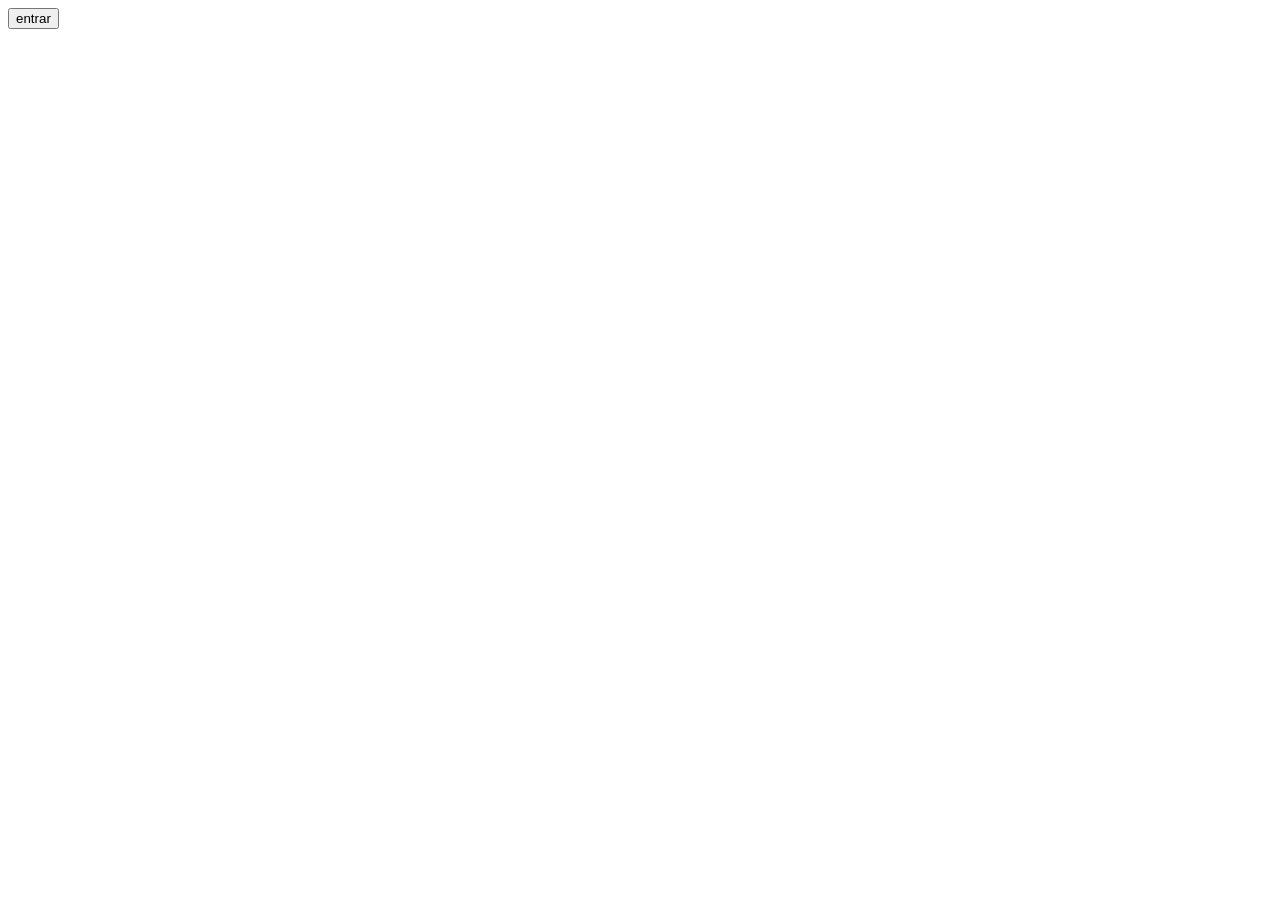
==== html/index.html @ e8cf92e4 "Mensagem do que foi feito" ====
<!DOCTYPE html>
<html lang="en">

<head>
    <meta charset="UTF-8">
    <meta name="viewport" content="width=device-width, initial-scale=1.0">
    <title>Document</title>
</head>

<body>
    <button>entrar</button>
</body>

</html>
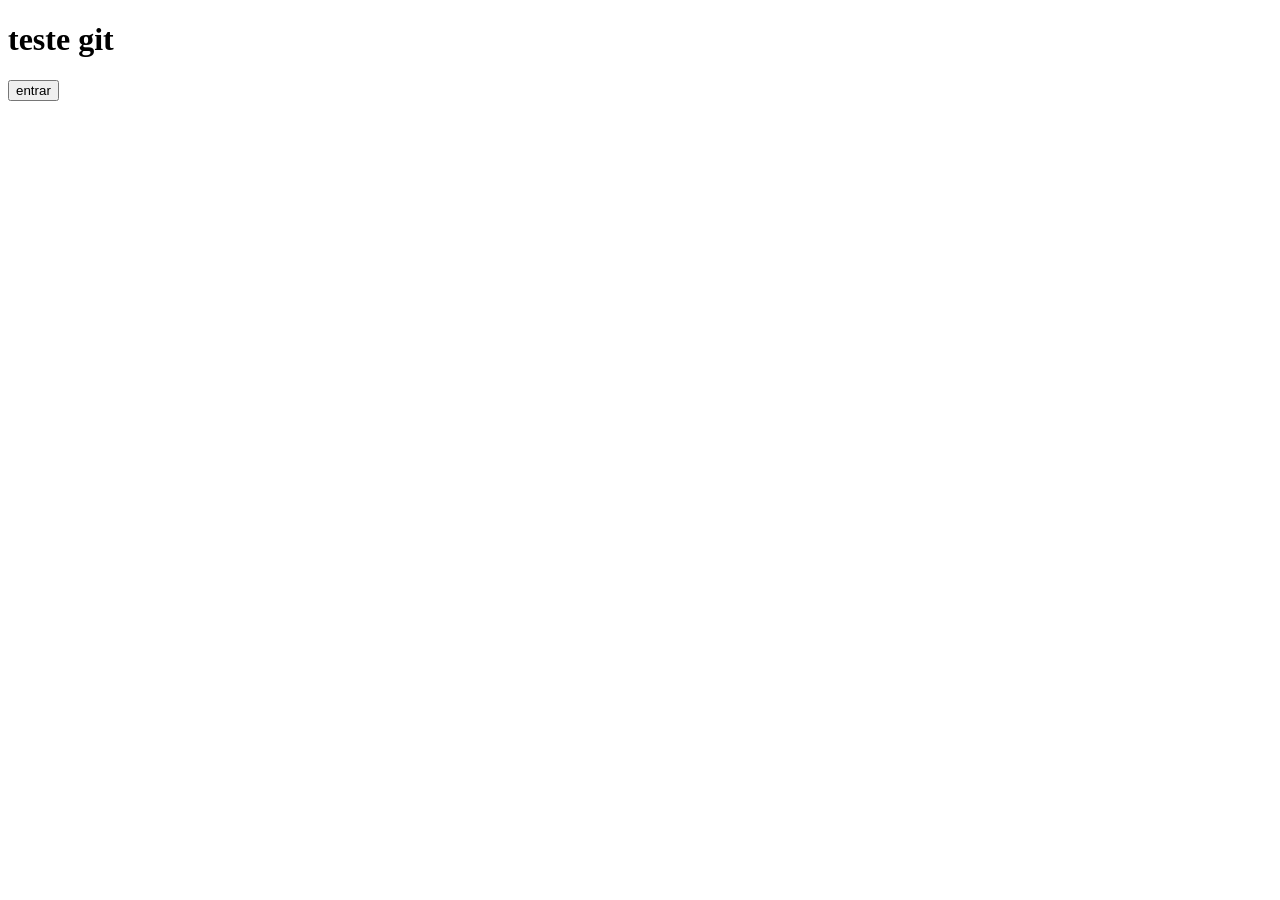
==== commit 2338f8c7: "Mensagem do que foi feito" ====
--- a/html/index.html
+++ b/html/index.html
@@ -6,6 +6,7 @@
     <meta name="viewport" content="width=device-width, initial-scale=1.0">
     <title>Document</title>
 </head>
+<h1>teste git</h1>
 
 <body>
     <button>entrar</button>
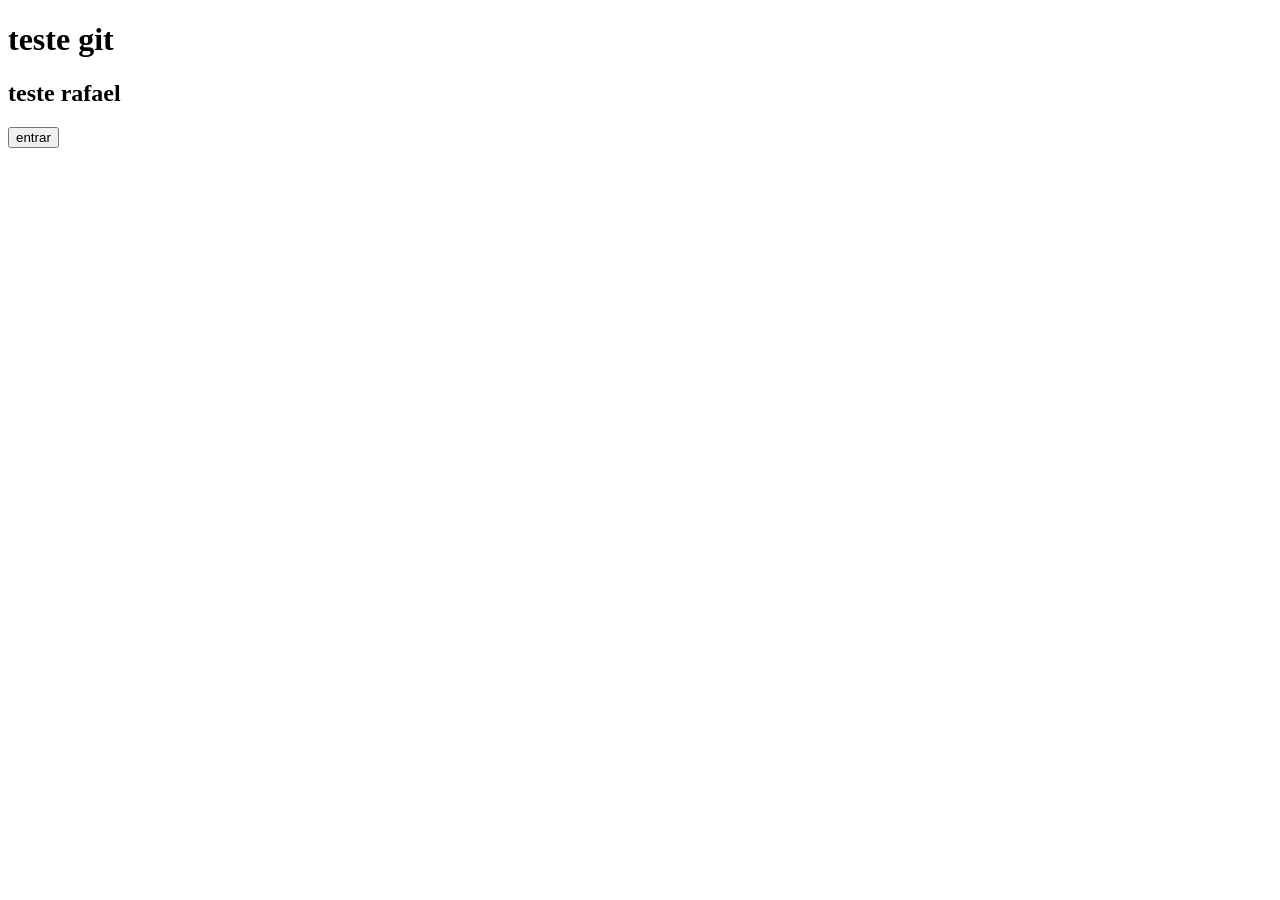
==== commit 1e3852dc: "Mensagem do que foi feito" ====
--- a/html/index.html
+++ b/html/index.html
@@ -7,6 +7,7 @@
     <title>Document</title>
 </head>
 <h1>teste git</h1>
+<h2>teste rafael</h2>
 
 <body>
     <button>entrar</button>
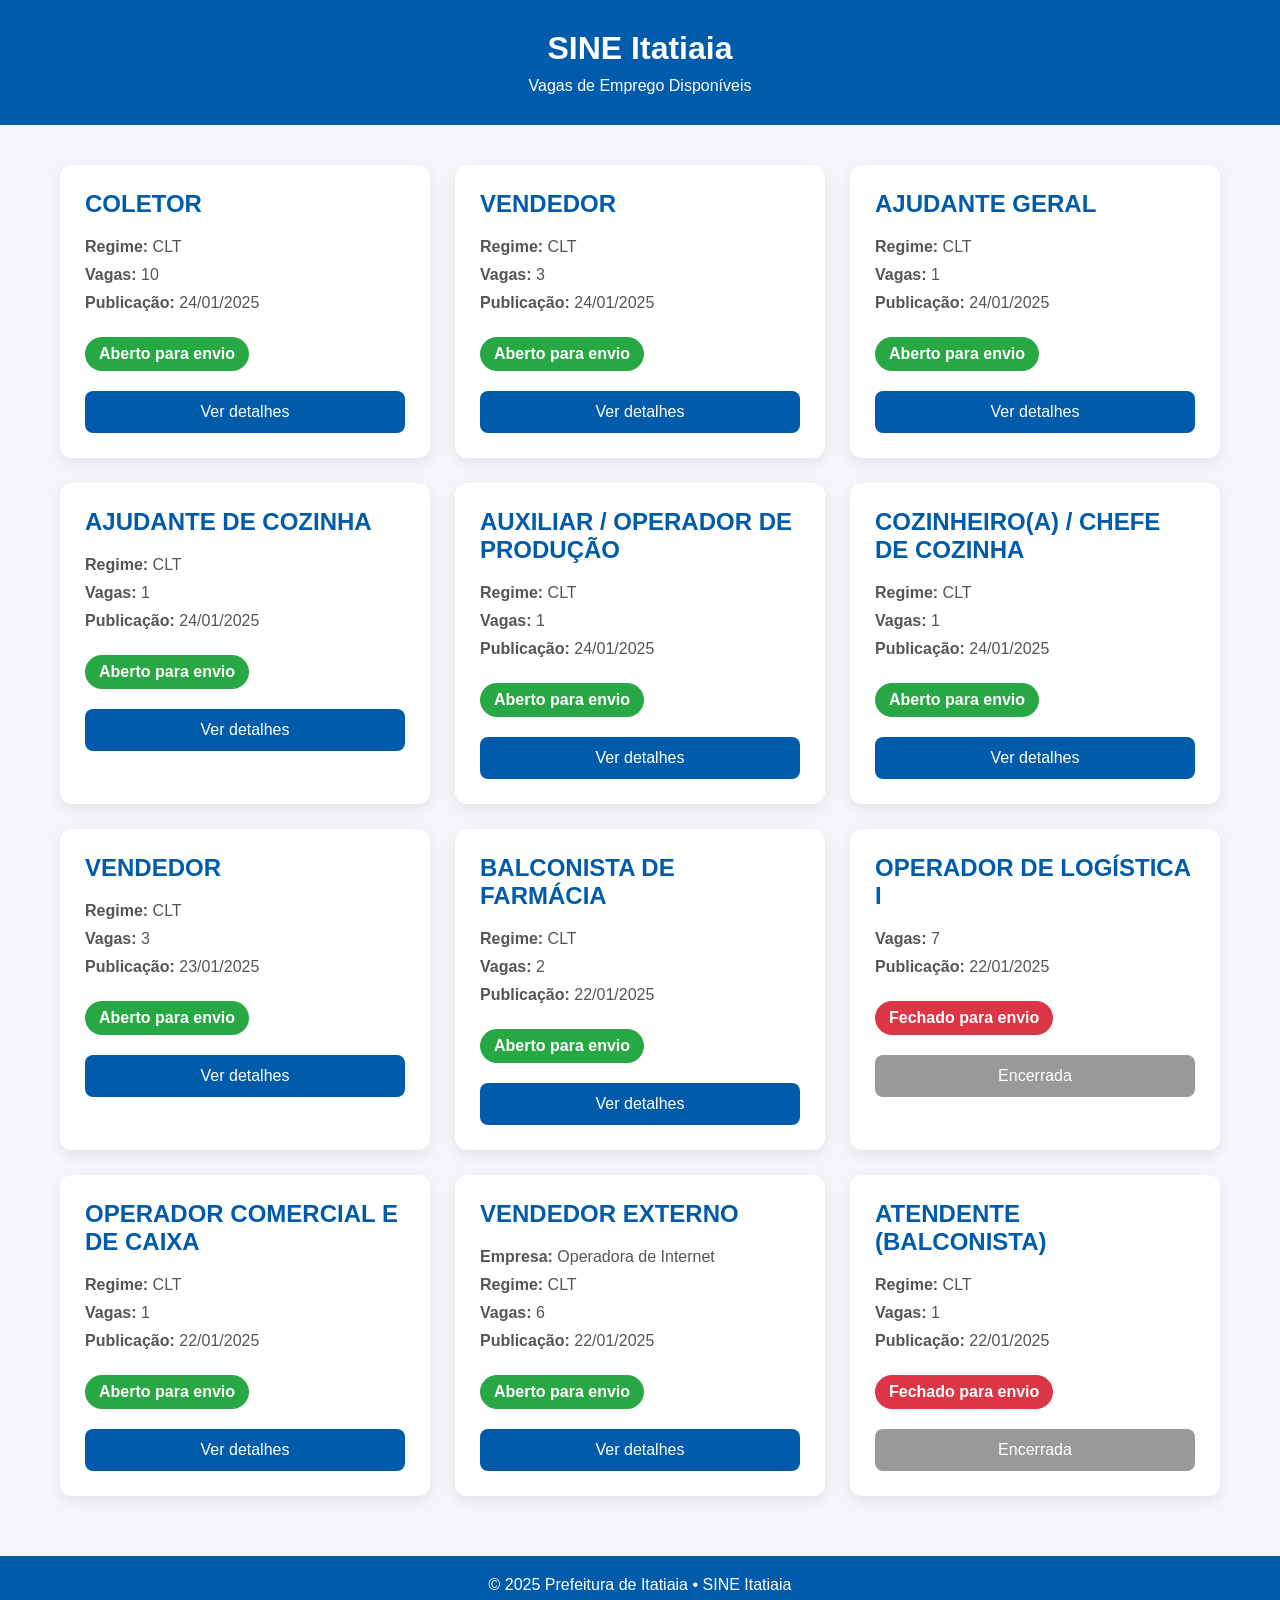
==== commit 586464bf: "Mensagem do que foi feito" ====
--- a/html/index.html
+++ b/html/index.html
@@ -1,16 +1,241 @@
 <!DOCTYPE html>
-<html lang="en">
-
+<html lang="pt-BR">
 <head>
-    <meta charset="UTF-8">
-    <meta name="viewport" content="width=device-width, initial-scale=1.0">
-    <title>Document</title>
+<meta charset="UTF-8">
+<meta name="viewport" content="width=device-width, initial-scale=1.0">
+<title>SINE Itatiaia - Vagas Disponíveis</title>
+
+<style>
+*{
+    margin:0;
+    padding:0;
+    box-sizing:border-box;
+    font-family:Arial, Helvetica, sans-serif;
+}
+
+body{
+    background:#f4f6f9;
+}
+
+header{
+    background:#005baa;
+    color:white;
+    padding:30px;
+    text-align:center;
+}
+
+header h1{
+    margin-bottom:10px;
+}
+
+.container{
+    max-width:1200px;
+    margin:40px auto;
+    padding:0 20px;
+}
+
+.cards{
+    display:grid;
+    grid-template-columns:repeat(auto-fit,minmax(320px,1fr));
+    gap:25px;
+}
+
+.card{
+    background:white;
+    border-radius:12px;
+    padding:25px;
+    box-shadow:0 5px 15px rgba(0,0,0,.08);
+    transition:.3s;
+}
+
+.card:hover{
+    transform:translateY(-5px);
+}
+
+.card h2{
+    color:#005baa;
+    margin-bottom:20px;
+}
+
+.info{
+    margin:10px 0;
+    color:#555;
+}
+
+.status{
+    display:inline-block;
+    margin-top:15px;
+    padding:8px 14px;
+    border-radius:30px;
+    font-weight:bold;
+    color:white;
+}
+
+.aberto{
+    background:#28a745;
+}
+
+.fechado{
+    background:#dc3545;
+}
+
+.botao{
+    margin-top:20px;
+    display:block;
+    text-align:center;
+    text-decoration:none;
+    background:#005baa;
+    color:white;
+    padding:12px;
+    border-radius:8px;
+    transition:.3s;
+}
+
+.botao:hover{
+    background:#004080;
+}
+
+.botao.desativado{
+    background:#999;
+    pointer-events:none;
+}
+
+footer{
+    margin-top:60px;
+    background:#005baa;
+    color:white;
+    text-align:center;
+    padding:20px;
+}
+</style>
+
 </head>
-<h1>teste git</h1>
-<h2>teste rafael</h2>
-
 <body>
-    <button>entrar</button>
+
+<header>
+<h1>SINE Itatiaia</h1>
+<p>Vagas de Emprego Disponíveis</p>
+</header>
+
+<div class="container">
+
+<div class="cards">
+
+<div class="card">
+<h2>COLETOR</h2>
+<p class="info"><strong>Regime:</strong> CLT</p>
+<p class="info"><strong>Vagas:</strong> 10</p>
+<p class="info"><strong>Publicação:</strong> 24/01/2025</p>
+<span class="status aberto">Aberto para envio</span>
+<a href="#" class="botao">Ver detalhes</a>
+</div>
+
+<div class="card">
+<h2>VENDEDOR</h2>
+<p class="info"><strong>Regime:</strong> CLT</p>
+<p class="info"><strong>Vagas:</strong> 3</p>
+<p class="info"><strong>Publicação:</strong> 24/01/2025</p>
+<span class="status aberto">Aberto para envio</span>
+<a href="#" class="botao">Ver detalhes</a>
+</div>
+
+<div class="card">
+<h2>AJUDANTE GERAL</h2>
+<p class="info"><strong>Regime:</strong> CLT</p>
+<p class="info"><strong>Vagas:</strong> 1</p>
+<p class="info"><strong>Publicação:</strong> 24/01/2025</p>
+<span class="status aberto">Aberto para envio</span>
+<a href="#" class="botao">Ver detalhes</a>
+</div>
+
+<div class="card">
+<h2>AJUDANTE DE COZINHA</h2>
+<p class="info"><strong>Regime:</strong> CLT</p>
+<p class="info"><strong>Vagas:</strong> 1</p>
+<p class="info"><strong>Publicação:</strong> 24/01/2025</p>
+<span class="status aberto">Aberto para envio</span>
+<a href="#" class="botao">Ver detalhes</a>
+</div>
+
+<div class="card">
+<h2>AUXILIAR / OPERADOR DE PRODUÇÃO</h2>
+<p class="info"><strong>Regime:</strong> CLT</p>
+<p class="info"><strong>Vagas:</strong> 1</p>
+<p class="info"><strong>Publicação:</strong> 24/01/2025</p>
+<span class="status aberto">Aberto para envio</span>
+<a href="#" class="botao">Ver detalhes</a>
+</div>
+
+<div class="card">
+<h2>COZINHEIRO(A) / CHEFE DE COZINHA</h2>
+<p class="info"><strong>Regime:</strong> CLT</p>
+<p class="info"><strong>Vagas:</strong> 1</p>
+<p class="info"><strong>Publicação:</strong> 24/01/2025</p>
+<span class="status aberto">Aberto para envio</span>
+<a href="#" class="botao">Ver detalhes</a>
+</div>
+
+<div class="card">
+<h2>VENDEDOR</h2>
+<p class="info"><strong>Regime:</strong> CLT</p>
+<p class="info"><strong>Vagas:</strong> 3</p>
+<p class="info"><strong>Publicação:</strong> 23/01/2025</p>
+<span class="status aberto">Aberto para envio</span>
+<a href="#" class="botao">Ver detalhes</a>
+</div>
+
+<div class="card">
+<h2>BALCONISTA DE FARMÁCIA</h2>
+<p class="info"><strong>Regime:</strong> CLT</p>
+<p class="info"><strong>Vagas:</strong> 2</p>
+<p class="info"><strong>Publicação:</strong> 22/01/2025</p>
+<span class="status aberto">Aberto para envio</span>
+<a href="#" class="botao">Ver detalhes</a>
+</div>
+
+<div class="card">
+<h2>OPERADOR DE LOGÍSTICA I</h2>
+<p class="info"><strong>Vagas:</strong> 7</p>
+<p class="info"><strong>Publicação:</strong> 22/01/2025</p>
+<span class="status fechado">Fechado para envio</span>
+<a href="#" class="botao desativado">Encerrada</a>
+</div>
+
+<div class="card">
+<h2>OPERADOR COMERCIAL E DE CAIXA</h2>
+<p class="info"><strong>Regime:</strong> CLT</p>
+<p class="info"><strong>Vagas:</strong> 1</p>
+<p class="info"><strong>Publicação:</strong> 22/01/2025</p>
+<span class="status aberto">Aberto para envio</span>
+<a href="#" class="botao">Ver detalhes</a>
+</div>
+
+<div class="card">
+<h2>VENDEDOR EXTERNO</h2>
+<p class="info"><strong>Empresa:</strong> Operadora de Internet</p>
+<p class="info"><strong>Regime:</strong> CLT</p>
+<p class="info"><strong>Vagas:</strong> 6</p>
+<p class="info"><strong>Publicação:</strong> 22/01/2025</p>
+<span class="status aberto">Aberto para envio</span>
+<a href="#" class="botao">Ver detalhes</a>
+</div>
+
+<div class="card">
+<h2>ATENDENTE (BALCONISTA)</h2>
+<p class="info"><strong>Regime:</strong> CLT</p>
+<p class="info"><strong>Vagas:</strong> 1</p>
+<p class="info"><strong>Publicação:</strong> 22/01/2025</p>
+<span class="status fechado">Fechado para envio</span>
+<a href="#" class="botao desativado">Encerrada</a>
+</div>
+
+</div>
+
+</div>
+
+<footer>
+© 2025 Prefeitura de Itatiaia • SINE Itatiaia
+</footer>
+
 </body>
-
 </html>
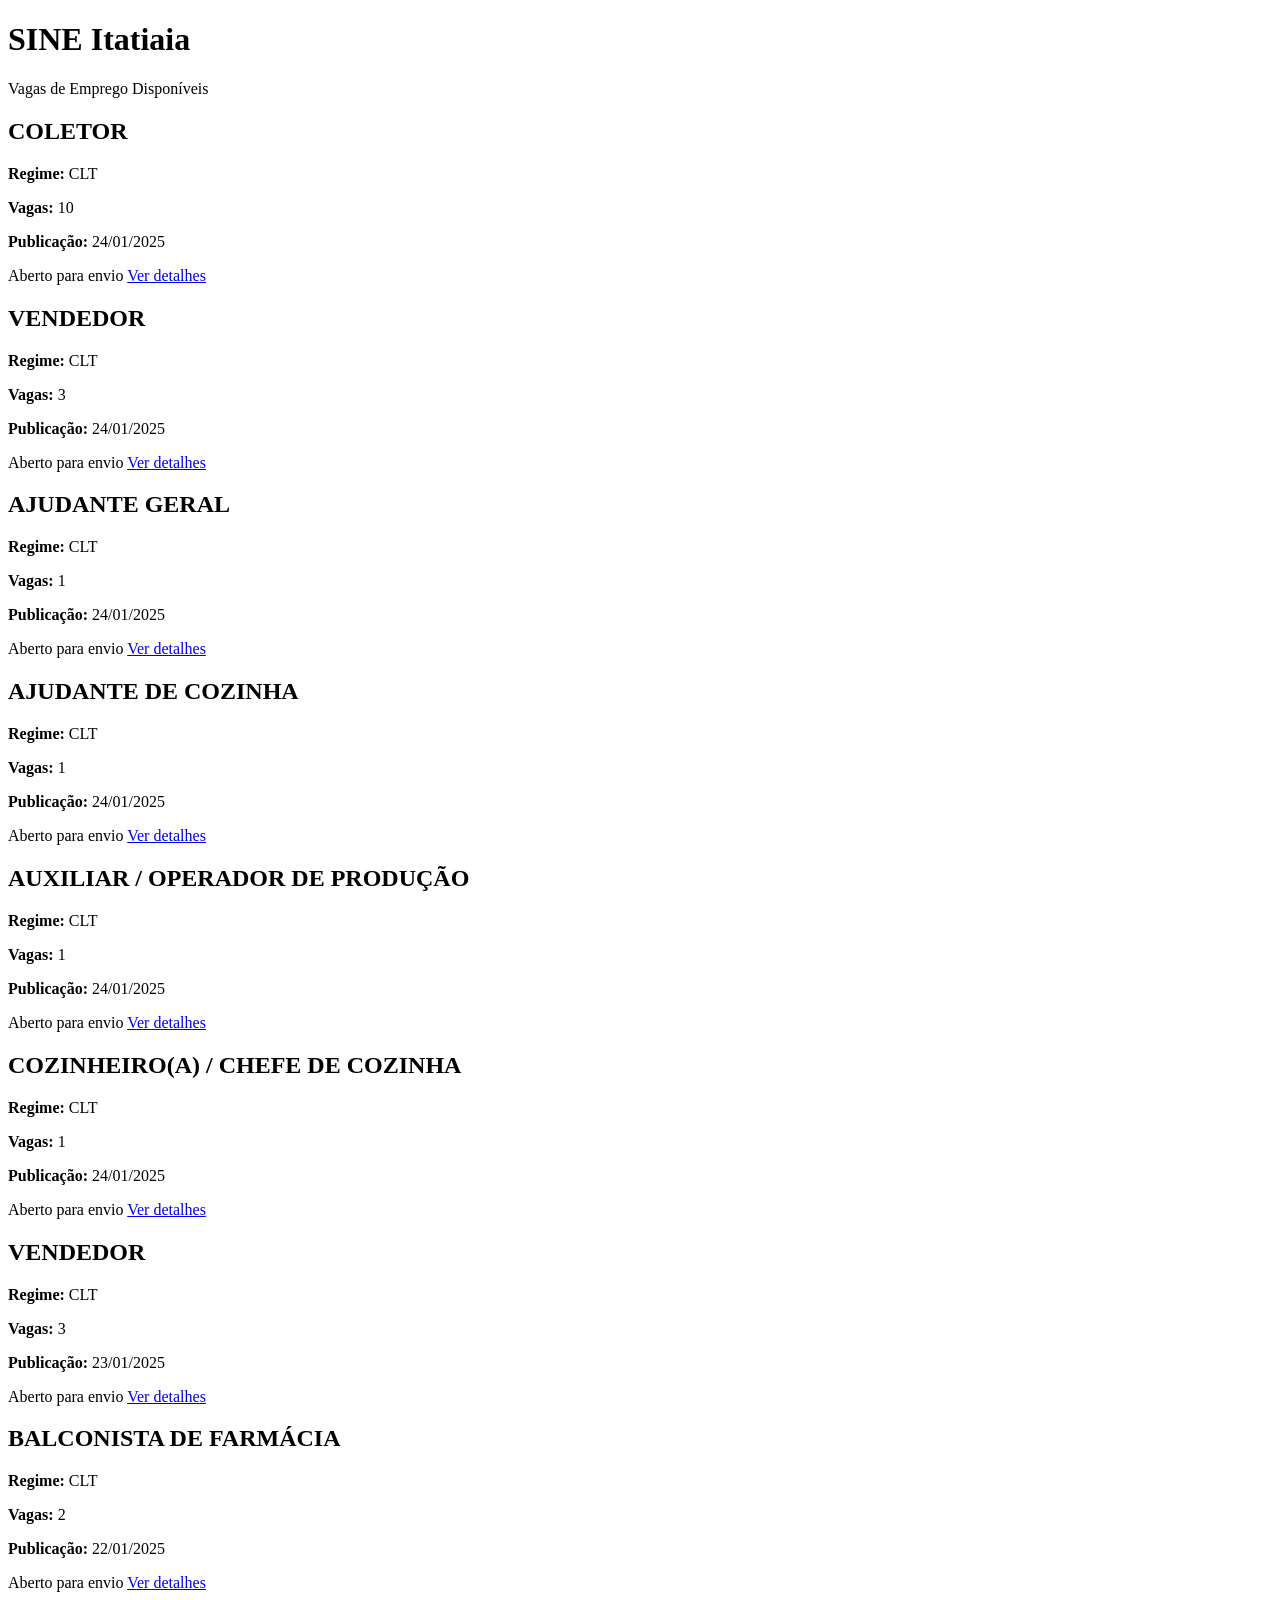
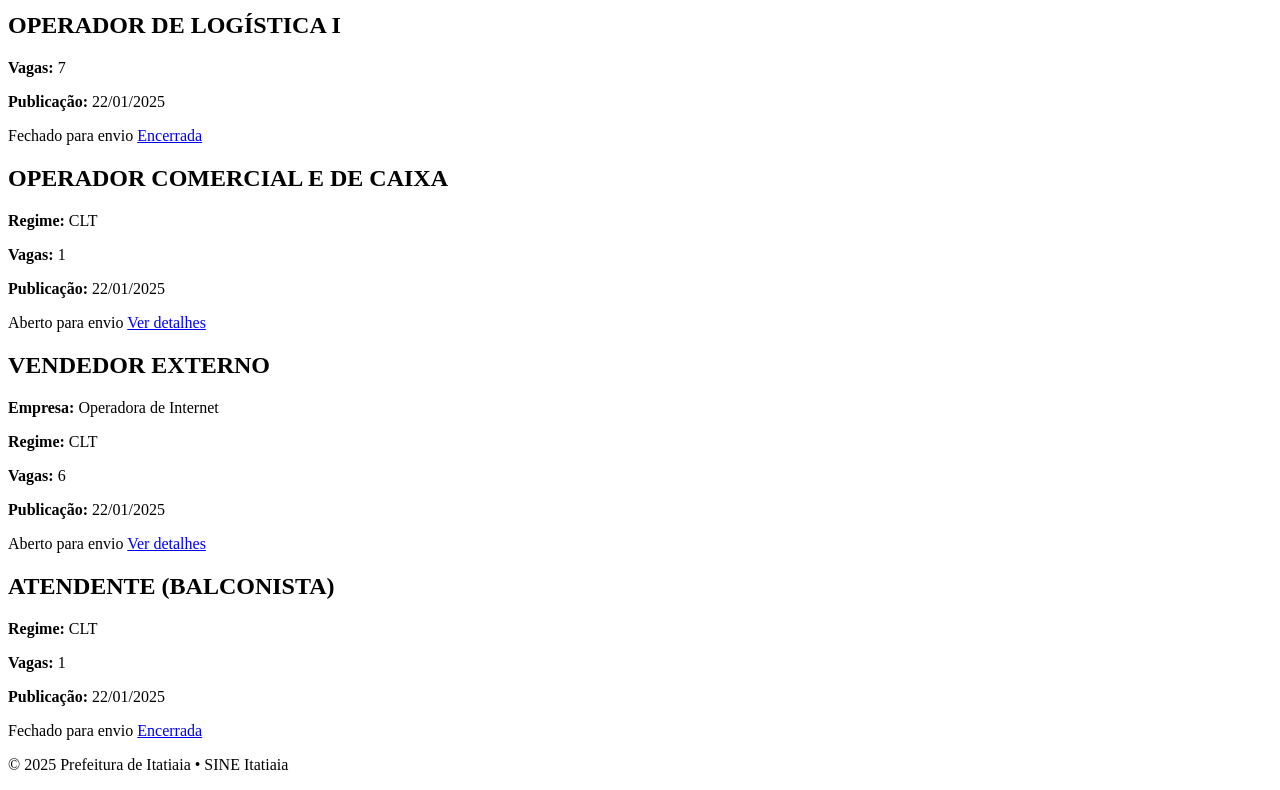
==== commit 8cd41172: "Mensagem do que foi feito" ====
--- a/html/index.html
+++ b/html/index.html
@@ -1,240 +1,137 @@
 <!DOCTYPE html>
 <html lang="pt-BR">
 <head>
-<meta charset="UTF-8">
-<meta name="viewport" content="width=device-width, initial-scale=1.0">
-<title>SINE Itatiaia - Vagas Disponíveis</title>
+    <meta charset="UTF-8">
+    <meta name="viewport" content="width=device-width, initial-scale=1.0">
+    <title>SINE Itatiaia - Vagas Disponíveis</title>
 
-<style>
-*{
-    margin:0;
-    padding:0;
-    box-sizing:border-box;
-    font-family:Arial, Helvetica, sans-serif;
-}
-
-body{
-    background:#f4f6f9;
-}
-
-header{
-    background:#005baa;
-    color:white;
-    padding:30px;
-    text-align:center;
-}
-
-header h1{
-    margin-bottom:10px;
-}
-
-.container{
-    max-width:1200px;
-    margin:40px auto;
-    padding:0 20px;
-}
-
-.cards{
-    display:grid;
-    grid-template-columns:repeat(auto-fit,minmax(320px,1fr));
-    gap:25px;
-}
-
-.card{
-    background:white;
-    border-radius:12px;
-    padding:25px;
-    box-shadow:0 5px 15px rgba(0,0,0,.08);
-    transition:.3s;
-}
-
-.card:hover{
-    transform:translateY(-5px);
-}
-
-.card h2{
-    color:#005baa;
-    margin-bottom:20px;
-}
-
-.info{
-    margin:10px 0;
-    color:#555;
-}
-
-.status{
-    display:inline-block;
-    margin-top:15px;
-    padding:8px 14px;
-    border-radius:30px;
-    font-weight:bold;
-    color:white;
-}
-
-.aberto{
-    background:#28a745;
-}
-
-.fechado{
-    background:#dc3545;
-}
-
-.botao{
-    margin-top:20px;
-    display:block;
-    text-align:center;
-    text-decoration:none;
-    background:#005baa;
-    color:white;
-    padding:12px;
-    border-radius:8px;
-    transition:.3s;
-}
-
-.botao:hover{
-    background:#004080;
-}
-
-.botao.desativado{
-    background:#999;
-    pointer-events:none;
-}
-
-footer{
-    margin-top:60px;
-    background:#005baa;
-    color:white;
-    text-align:center;
-    padding:20px;
-}
-</style>
-
+    <link rel="stylesheet" href="style.css">
 </head>
 <body>
 
 <header>
-<h1>SINE Itatiaia</h1>
-<p>Vagas de Emprego Disponíveis</p>
+    <h1>SINE Itatiaia</h1>
+    <p>Vagas de Emprego Disponíveis</p>
 </header>
 
 <div class="container">
 
-<div class="cards">
+    <div class="cards">
 
-<div class="card">
-<h2>COLETOR</h2>
-<p class="info"><strong>Regime:</strong> CLT</p>
-<p class="info"><strong>Vagas:</strong> 10</p>
-<p class="info"><strong>Publicação:</strong> 24/01/2025</p>
-<span class="status aberto">Aberto para envio</span>
-<a href="#" class="botao">Ver detalhes</a>
-</div>
+        <div class="card">
+            <h2>COLETOR</h2>
+            <p class="info"><strong>Regime:</strong> CLT</p>
+            <p class="info"><strong>Vagas:</strong> 10</p>
+            <p class="info"><strong>Publicação:</strong> 24/01/2025</p>
+            <span class="status aberto">Aberto para envio</span>
+            <a href="#" class="botao">Ver detalhes</a>
+        </div>
 
-<div class="card">
-<h2>VENDEDOR</h2>
-<p class="info"><strong>Regime:</strong> CLT</p>
-<p class="info"><strong>Vagas:</strong> 3</p>
-<p class="info"><strong>Publicação:</strong> 24/01/2025</p>
-<span class="status aberto">Aberto para envio</span>
-<a href="#" class="botao">Ver detalhes</a>
-</div>
+        <div class="card">
+            <h2>VENDEDOR</h2>
+            <p class="info"><strong>Regime:</strong> CLT</p>
+            <p class="info"><strong>Vagas:</strong> 3</p>
+            <p class="info"><strong>Publicação:</strong> 24/01/2025</p>
+            <span class="status aberto">Aberto para envio</span>
+            <a href="#" class="botao">Ver detalhes</a>
+        </div>
 
-<div class="card">
-<h2>AJUDANTE GERAL</h2>
-<p class="info"><strong>Regime:</strong> CLT</p>
-<p class="info"><strong>Vagas:</strong> 1</p>
-<p class="info"><strong>Publicação:</strong> 24/01/2025</p>
-<span class="status aberto">Aberto para envio</span>
-<a href="#" class="botao">Ver detalhes</a>
-</div>
+        <div class="card">
+            <h2>AJUDANTE GERAL</h2>
+            <p class="info"><strong>Regime:</strong> CLT</p>
+            <p class="info"><strong>Vagas:</strong> 1</p>
+            <p class="info"><strong>Publicação:</strong> 24/01/2025</p>
+            <span class="status aberto">Aberto para envio</span>
+            <a href="#" class="botao">Ver detalhes</a>
+        </div>
 
-<div class="card">
-<h2>AJUDANTE DE COZINHA</h2>
-<p class="info"><strong>Regime:</strong> CLT</p>
-<p class="info"><strong>Vagas:</strong> 1</p>
-<p class="info"><strong>Publicação:</strong> 24/01/2025</p>
-<span class="status aberto">Aberto para envio</span>
-<a href="#" class="botao">Ver detalhes</a>
-</div>
+        <div class="card">
+            <h2>AJUDANTE DE COZINHA</h2>
+            <p class="info"><strong>Regime:</strong> CLT</p>
+            <p class="info"><strong>Vagas:</strong> 1</p>
+            <p class="info"><strong>Publicação:</strong> 24/01/2025</p>
+            <span class="status aberto">Aberto para envio</span>
+            <a href="#" class="botao">Ver detalhes</a>
+        </div>
 
-<div class="card">
-<h2>AUXILIAR / OPERADOR DE PRODUÇÃO</h2>
-<p class="info"><strong>Regime:</strong> CLT</p>
-<p class="info"><strong>Vagas:</strong> 1</p>
-<p class="info"><strong>Publicação:</strong> 24/01/2025</p>
-<span class="status aberto">Aberto para envio</span>
-<a href="#" class="botao">Ver detalhes</a>
-</div>
+        <div class="card">
+            <h2>AUXILIAR / OPERADOR DE PRODUÇÃO</h2>
+            <p class="info"><strong>Regime:</strong> CLT</p>
+            <p class="info"><strong>Vagas:</strong> 1</p>
+            <p class="info"><strong>Publicação:</strong> 24/01/2025</p>
+            <span class="status aberto">Aberto para envio</span>
+            <a href="#" class="botao">Ver detalhes</a>
+        </div>
 
-<div class="card">
-<h2>COZINHEIRO(A) / CHEFE DE COZINHA</h2>
-<p class="info"><strong>Regime:</strong> CLT</p>
-<p class="info"><strong>Vagas:</strong> 1</p>
-<p class="info"><strong>Publicação:</strong> 24/01/2025</p>
-<span class="status aberto">Aberto para envio</span>
-<a href="#" class="botao">Ver detalhes</a>
-</div>
+        <div class="card">
+            <h2>COZINHEIRO(A) / CHEFE DE COZINHA</h2>
+            <p class="info"><strong>Regime:</strong> CLT</p>
+            <p class="info"><strong>Vagas:</strong> 1</p>
+            <p class="info"><strong>Publicação:</strong> 24/01/2025</p>
+            <span class="status aberto">Aberto para envio</span>
+            <a href="#" class="botao">Ver detalhes</a>
+        </div>
 
-<div class="card">
-<h2>VENDEDOR</h2>
-<p class="info"><strong>Regime:</strong> CLT</p>
-<p class="info"><strong>Vagas:</strong> 3</p>
-<p class="info"><strong>Publicação:</strong> 23/01/2025</p>
-<span class="status aberto">Aberto para envio</span>
-<a href="#" class="botao">Ver detalhes</a>
-</div>
+        <div class="card">
+            <h2>VENDEDOR</h2>
+            <p class="info"><strong>Regime:</strong> CLT</p>
+            <p class="info"><strong>Vagas:</strong> 3</p>
+            <p class="info"><strong>Publicação:</strong> 23/01/2025</p>
+            <span class="status aberto">Aberto para envio</span>
+            <a href="#" class="botao">Ver detalhes</a>
+        </div>
 
-<div class="card">
-<h2>BALCONISTA DE FARMÁCIA</h2>
-<p class="info"><strong>Regime:</strong> CLT</p>
-<p class="info"><strong>Vagas:</strong> 2</p>
-<p class="info"><strong>Publicação:</strong> 22/01/2025</p>
-<span class="status aberto">Aberto para envio</span>
-<a href="#" class="botao">Ver detalhes</a>
-</div>
+        <div class="card">
+            <h2>BALCONISTA DE FARMÁCIA</h2>
+            <p class="info"><strong>Regime:</strong> CLT</p>
+            <p class="info"><strong>Vagas:</strong> 2</p>
+            <p class="info"><strong>Publicação:</strong> 22/01/2025</p>
+            <span class="status aberto">Aberto para envio</span>
+            <a href="#" class="botao">Ver detalhes</a>
+        </div>
 
-<div class="card">
-<h2>OPERADOR DE LOGÍSTICA I</h2>
-<p class="info"><strong>Vagas:</strong> 7</p>
-<p class="info"><strong>Publicação:</strong> 22/01/2025</p>
-<span class="status fechado">Fechado para envio</span>
-<a href="#" class="botao desativado">Encerrada</a>
-</div>
+        <div class="card">
+            <h2>OPERADOR DE LOGÍSTICA I</h2>
+            <p class="info"><strong>Vagas:</strong> 7</p>
+            <p class="info"><strong>Publicação:</strong> 22/01/2025</p>
+            <span class="status fechado">Fechado para envio</span>
+            <a href="#" class="botao desativado">Encerrada</a>
+        </div>
 
-<div class="card">
-<h2>OPERADOR COMERCIAL E DE CAIXA</h2>
-<p class="info"><strong>Regime:</strong> CLT</p>
-<p class="info"><strong>Vagas:</strong> 1</p>
-<p class="info"><strong>Publicação:</strong> 22/01/2025</p>
-<span class="status aberto">Aberto para envio</span>
-<a href="#" class="botao">Ver detalhes</a>
-</div>
+        <div class="card">
+            <h2>OPERADOR COMERCIAL E DE CAIXA</h2>
+            <p class="info"><strong>Regime:</strong> CLT</p>
+            <p class="info"><strong>Vagas:</strong> 1</p>
+            <p class="info"><strong>Publicação:</strong> 22/01/2025</p>
+            <span class="status aberto">Aberto para envio</span>
+            <a href="#" class="botao">Ver detalhes</a>
+        </div>
 
-<div class="card">
-<h2>VENDEDOR EXTERNO</h2>
-<p class="info"><strong>Empresa:</strong> Operadora de Internet</p>
-<p class="info"><strong>Regime:</strong> CLT</p>
-<p class="info"><strong>Vagas:</strong> 6</p>
-<p class="info"><strong>Publicação:</strong> 22/01/2025</p>
-<span class="status aberto">Aberto para envio</span>
-<a href="#" class="botao">Ver detalhes</a>
-</div>
+        <div class="card">
+            <h2>VENDEDOR EXTERNO</h2>
+            <p class="info"><strong>Empresa:</strong> Operadora de Internet</p>
+            <p class="info"><strong>Regime:</strong> CLT</p>
+            <p class="info"><strong>Vagas:</strong> 6</p>
+            <p class="info"><strong>Publicação:</strong> 22/01/2025</p>
+            <span class="status aberto">Aberto para envio</span>
+            <a href="#" class="botao">Ver detalhes</a>
+        </div>
 
-<div class="card">
-<h2>ATENDENTE (BALCONISTA)</h2>
-<p class="info"><strong>Regime:</strong> CLT</p>
-<p class="info"><strong>Vagas:</strong> 1</p>
-<p class="info"><strong>Publicação:</strong> 22/01/2025</p>
-<span class="status fechado">Fechado para envio</span>
-<a href="#" class="botao desativado">Encerrada</a>
-</div>
+        <div class="card">
+            <h2>ATENDENTE (BALCONISTA)</h2>
+            <p class="info"><strong>Regime:</strong> CLT</p>
+            <p class="info"><strong>Vagas:</strong> 1</p>
+            <p class="info"><strong>Publicação:</strong> 22/01/2025</p>
+            <span class="status fechado">Fechado para envio</span>
+            <a href="#" class="botao desativado">Encerrada</a>
+        </div>
 
-</div>
+    </div>
 
 </div>
 
 <footer>
-© 2025 Prefeitura de Itatiaia • SINE Itatiaia
+    <p>© 2025 Prefeitura de Itatiaia • SINE Itatiaia</p>
 </footer>
 
 </body>
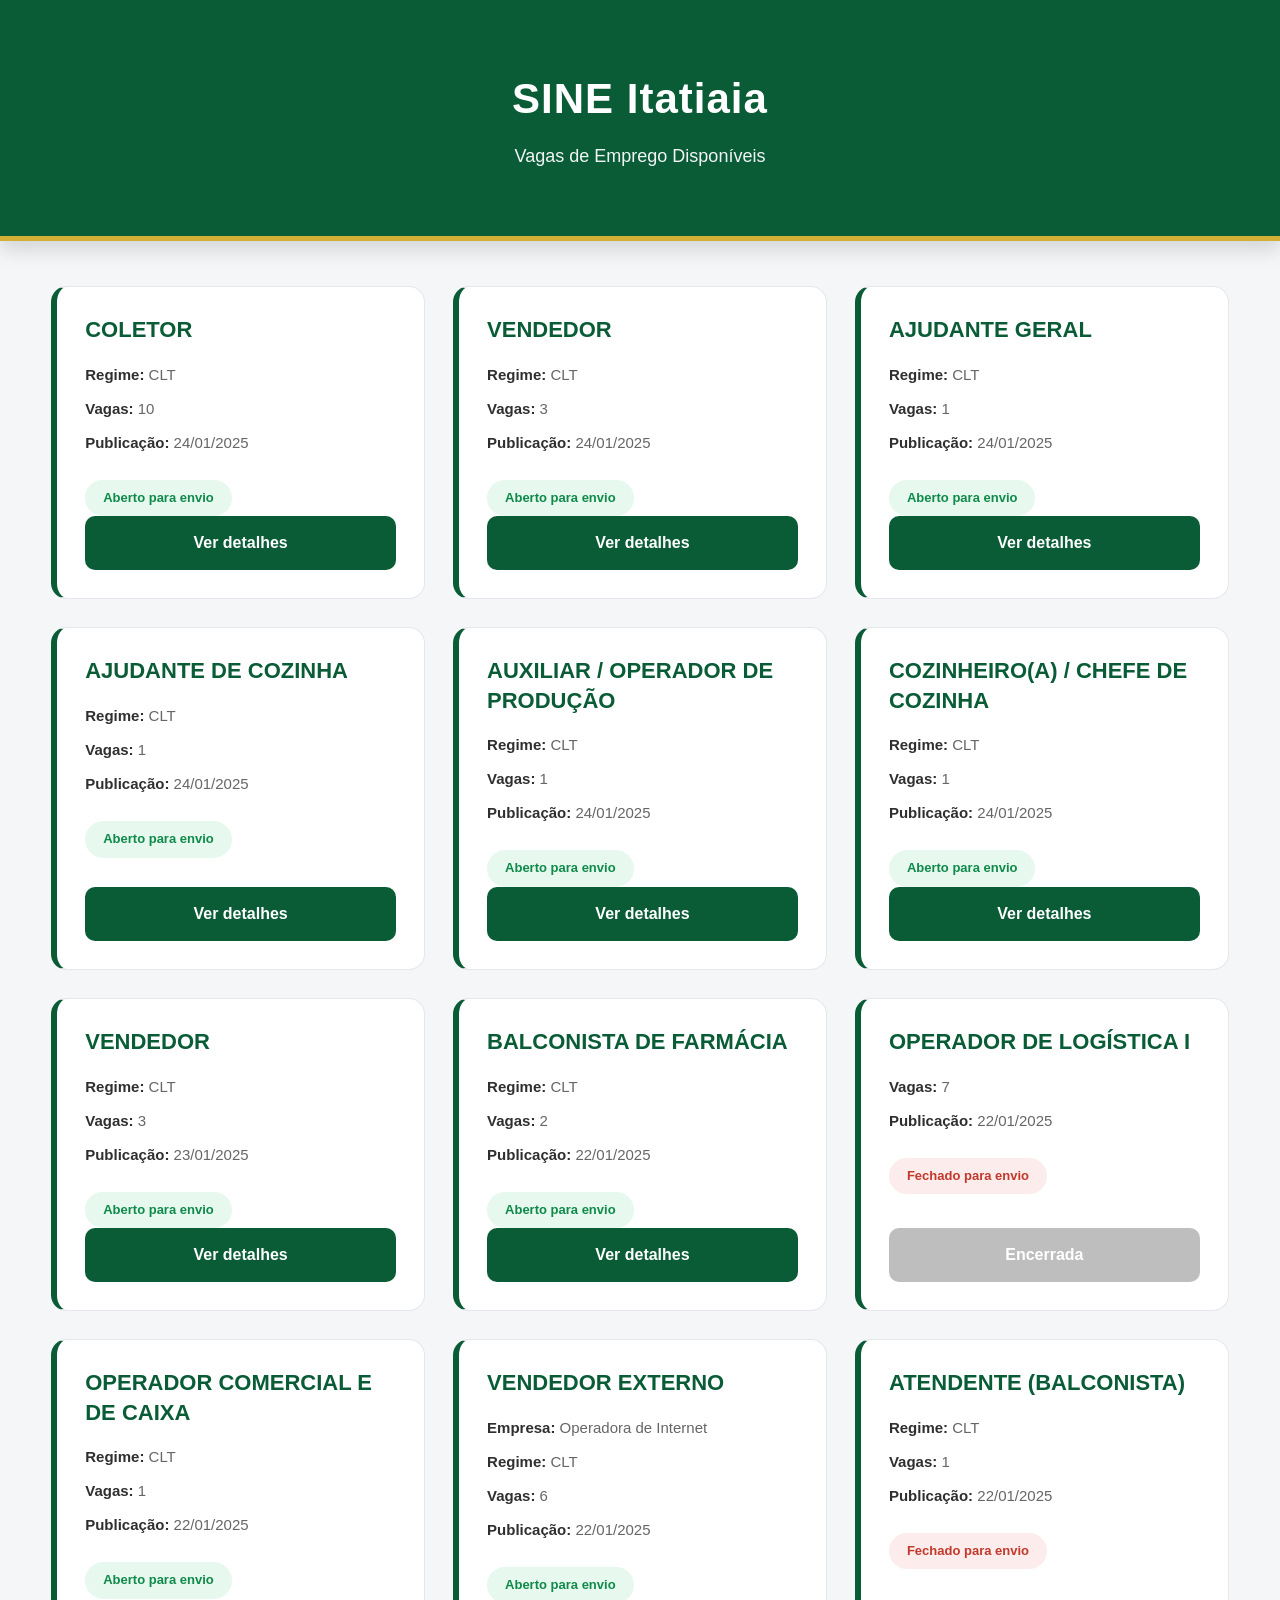
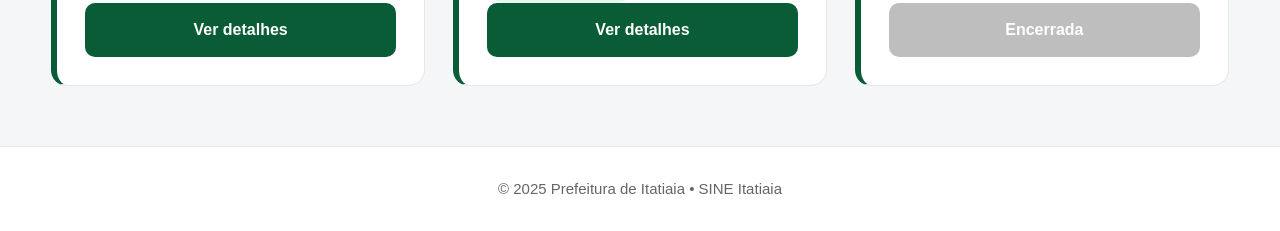
==== commit 6d796207: "css add" ====
--- a/html/index.html
+++ b/html/index.html
@@ -1,138 +1,141 @@
 <!DOCTYPE html>
 <html lang="pt-BR">
+
 <head>
     <meta charset="UTF-8">
     <meta name="viewport" content="width=device-width, initial-scale=1.0">
     <title>SINE Itatiaia - Vagas Disponíveis</title>
 
-    <link rel="stylesheet" href="style.css">
+    <link rel="stylesheet" href="/css/style.css">
 </head>
+
 <body>
 
-<header>
-    <h1>SINE Itatiaia</h1>
-    <p>Vagas de Emprego Disponíveis</p>
-</header>
+    <header>
+        <h1>SINE Itatiaia</h1>
+        <p>Vagas de Emprego Disponíveis</p>
+    </header>
 
-<div class="container">
+    <div class="container">
 
-    <div class="cards">
+        <div class="cards">
 
-        <div class="card">
-            <h2>COLETOR</h2>
-            <p class="info"><strong>Regime:</strong> CLT</p>
-            <p class="info"><strong>Vagas:</strong> 10</p>
-            <p class="info"><strong>Publicação:</strong> 24/01/2025</p>
-            <span class="status aberto">Aberto para envio</span>
-            <a href="#" class="botao">Ver detalhes</a>
-        </div>
+            <div class="card">
+                <h2>COLETOR</h2>
+                <p class="info"><strong>Regime:</strong> CLT</p>
+                <p class="info"><strong>Vagas:</strong> 10</p>
+                <p class="info"><strong>Publicação:</strong> 24/01/2025</p>
+                <span class="status aberto">Aberto para envio</span>
+                <a href="#" class="botao">Ver detalhes</a>
+            </div>
 
-        <div class="card">
-            <h2>VENDEDOR</h2>
-            <p class="info"><strong>Regime:</strong> CLT</p>
-            <p class="info"><strong>Vagas:</strong> 3</p>
-            <p class="info"><strong>Publicação:</strong> 24/01/2025</p>
-            <span class="status aberto">Aberto para envio</span>
-            <a href="#" class="botao">Ver detalhes</a>
-        </div>
+            <div class="card">
+                <h2>VENDEDOR</h2>
+                <p class="info"><strong>Regime:</strong> CLT</p>
+                <p class="info"><strong>Vagas:</strong> 3</p>
+                <p class="info"><strong>Publicação:</strong> 24/01/2025</p>
+                <span class="status aberto">Aberto para envio</span>
+                <a href="#" class="botao">Ver detalhes</a>
+            </div>
 
-        <div class="card">
-            <h2>AJUDANTE GERAL</h2>
-            <p class="info"><strong>Regime:</strong> CLT</p>
-            <p class="info"><strong>Vagas:</strong> 1</p>
-            <p class="info"><strong>Publicação:</strong> 24/01/2025</p>
-            <span class="status aberto">Aberto para envio</span>
-            <a href="#" class="botao">Ver detalhes</a>
-        </div>
+            <div class="card">
+                <h2>AJUDANTE GERAL</h2>
+                <p class="info"><strong>Regime:</strong> CLT</p>
+                <p class="info"><strong>Vagas:</strong> 1</p>
+                <p class="info"><strong>Publicação:</strong> 24/01/2025</p>
+                <span class="status aberto">Aberto para envio</span>
+                <a href="#" class="botao">Ver detalhes</a>
+            </div>
 
-        <div class="card">
-            <h2>AJUDANTE DE COZINHA</h2>
-            <p class="info"><strong>Regime:</strong> CLT</p>
-            <p class="info"><strong>Vagas:</strong> 1</p>
-            <p class="info"><strong>Publicação:</strong> 24/01/2025</p>
-            <span class="status aberto">Aberto para envio</span>
-            <a href="#" class="botao">Ver detalhes</a>
-        </div>
+            <div class="card">
+                <h2>AJUDANTE DE COZINHA</h2>
+                <p class="info"><strong>Regime:</strong> CLT</p>
+                <p class="info"><strong>Vagas:</strong> 1</p>
+                <p class="info"><strong>Publicação:</strong> 24/01/2025</p>
+                <span class="status aberto">Aberto para envio</span>
+                <a href="#" class="botao">Ver detalhes</a>
+            </div>
 
-        <div class="card">
-            <h2>AUXILIAR / OPERADOR DE PRODUÇÃO</h2>
-            <p class="info"><strong>Regime:</strong> CLT</p>
-            <p class="info"><strong>Vagas:</strong> 1</p>
-            <p class="info"><strong>Publicação:</strong> 24/01/2025</p>
-            <span class="status aberto">Aberto para envio</span>
-            <a href="#" class="botao">Ver detalhes</a>
-        </div>
+            <div class="card">
+                <h2>AUXILIAR / OPERADOR DE PRODUÇÃO</h2>
+                <p class="info"><strong>Regime:</strong> CLT</p>
+                <p class="info"><strong>Vagas:</strong> 1</p>
+                <p class="info"><strong>Publicação:</strong> 24/01/2025</p>
+                <span class="status aberto">Aberto para envio</span>
+                <a href="#" class="botao">Ver detalhes</a>
+            </div>
 
-        <div class="card">
-            <h2>COZINHEIRO(A) / CHEFE DE COZINHA</h2>
-            <p class="info"><strong>Regime:</strong> CLT</p>
-            <p class="info"><strong>Vagas:</strong> 1</p>
-            <p class="info"><strong>Publicação:</strong> 24/01/2025</p>
-            <span class="status aberto">Aberto para envio</span>
-            <a href="#" class="botao">Ver detalhes</a>
-        </div>
+            <div class="card">
+                <h2>COZINHEIRO(A) / CHEFE DE COZINHA</h2>
+                <p class="info"><strong>Regime:</strong> CLT</p>
+                <p class="info"><strong>Vagas:</strong> 1</p>
+                <p class="info"><strong>Publicação:</strong> 24/01/2025</p>
+                <span class="status aberto">Aberto para envio</span>
+                <a href="#" class="botao">Ver detalhes</a>
+            </div>
 
-        <div class="card">
-            <h2>VENDEDOR</h2>
-            <p class="info"><strong>Regime:</strong> CLT</p>
-            <p class="info"><strong>Vagas:</strong> 3</p>
-            <p class="info"><strong>Publicação:</strong> 23/01/2025</p>
-            <span class="status aberto">Aberto para envio</span>
-            <a href="#" class="botao">Ver detalhes</a>
-        </div>
+            <div class="card">
+                <h2>VENDEDOR</h2>
+                <p class="info"><strong>Regime:</strong> CLT</p>
+                <p class="info"><strong>Vagas:</strong> 3</p>
+                <p class="info"><strong>Publicação:</strong> 23/01/2025</p>
+                <span class="status aberto">Aberto para envio</span>
+                <a href="#" class="botao">Ver detalhes</a>
+            </div>
 
-        <div class="card">
-            <h2>BALCONISTA DE FARMÁCIA</h2>
-            <p class="info"><strong>Regime:</strong> CLT</p>
-            <p class="info"><strong>Vagas:</strong> 2</p>
-            <p class="info"><strong>Publicação:</strong> 22/01/2025</p>
-            <span class="status aberto">Aberto para envio</span>
-            <a href="#" class="botao">Ver detalhes</a>
-        </div>
+            <div class="card">
+                <h2>BALCONISTA DE FARMÁCIA</h2>
+                <p class="info"><strong>Regime:</strong> CLT</p>
+                <p class="info"><strong>Vagas:</strong> 2</p>
+                <p class="info"><strong>Publicação:</strong> 22/01/2025</p>
+                <span class="status aberto">Aberto para envio</span>
+                <a href="#" class="botao">Ver detalhes</a>
+            </div>
 
-        <div class="card">
-            <h2>OPERADOR DE LOGÍSTICA I</h2>
-            <p class="info"><strong>Vagas:</strong> 7</p>
-            <p class="info"><strong>Publicação:</strong> 22/01/2025</p>
-            <span class="status fechado">Fechado para envio</span>
-            <a href="#" class="botao desativado">Encerrada</a>
-        </div>
+            <div class="card">
+                <h2>OPERADOR DE LOGÍSTICA I</h2>
+                <p class="info"><strong>Vagas:</strong> 7</p>
+                <p class="info"><strong>Publicação:</strong> 22/01/2025</p>
+                <span class="status fechado">Fechado para envio</span>
+                <a href="#" class="botao desativado">Encerrada</a>
+            </div>
 
-        <div class="card">
-            <h2>OPERADOR COMERCIAL E DE CAIXA</h2>
-            <p class="info"><strong>Regime:</strong> CLT</p>
-            <p class="info"><strong>Vagas:</strong> 1</p>
-            <p class="info"><strong>Publicação:</strong> 22/01/2025</p>
-            <span class="status aberto">Aberto para envio</span>
-            <a href="#" class="botao">Ver detalhes</a>
-        </div>
+            <div class="card">
+                <h2>OPERADOR COMERCIAL E DE CAIXA</h2>
+                <p class="info"><strong>Regime:</strong> CLT</p>
+                <p class="info"><strong>Vagas:</strong> 1</p>
+                <p class="info"><strong>Publicação:</strong> 22/01/2025</p>
+                <span class="status aberto">Aberto para envio</span>
+                <a href="#" class="botao">Ver detalhes</a>
+            </div>
 
-        <div class="card">
-            <h2>VENDEDOR EXTERNO</h2>
-            <p class="info"><strong>Empresa:</strong> Operadora de Internet</p>
-            <p class="info"><strong>Regime:</strong> CLT</p>
-            <p class="info"><strong>Vagas:</strong> 6</p>
-            <p class="info"><strong>Publicação:</strong> 22/01/2025</p>
-            <span class="status aberto">Aberto para envio</span>
-            <a href="#" class="botao">Ver detalhes</a>
-        </div>
+            <div class="card">
+                <h2>VENDEDOR EXTERNO</h2>
+                <p class="info"><strong>Empresa:</strong> Operadora de Internet</p>
+                <p class="info"><strong>Regime:</strong> CLT</p>
+                <p class="info"><strong>Vagas:</strong> 6</p>
+                <p class="info"><strong>Publicação:</strong> 22/01/2025</p>
+                <span class="status aberto">Aberto para envio</span>
+                <a href="#" class="botao">Ver detalhes</a>
+            </div>
 
-        <div class="card">
-            <h2>ATENDENTE (BALCONISTA)</h2>
-            <p class="info"><strong>Regime:</strong> CLT</p>
-            <p class="info"><strong>Vagas:</strong> 1</p>
-            <p class="info"><strong>Publicação:</strong> 22/01/2025</p>
-            <span class="status fechado">Fechado para envio</span>
-            <a href="#" class="botao desativado">Encerrada</a>
+            <div class="card">
+                <h2>ATENDENTE (BALCONISTA)</h2>
+                <p class="info"><strong>Regime:</strong> CLT</p>
+                <p class="info"><strong>Vagas:</strong> 1</p>
+                <p class="info"><strong>Publicação:</strong> 22/01/2025</p>
+                <span class="status fechado">Fechado para envio</span>
+                <a href="#" class="botao desativado">Encerrada</a>
+            </div>
+
         </div>
 
     </div>
 
-</div>
-
-<footer>
-    <p>© 2025 Prefeitura de Itatiaia • SINE Itatiaia</p>
-</footer>
+    <footer>
+        <p>© 2025 Prefeitura de Itatiaia • SINE Itatiaia</p>
+    </footer>
 
 </body>
+
 </html>
--- a/css/style.css
+++ b/css/style.css
@@ -0,0 +1,343 @@
+/* =====================================
+   SINE ITATIAIA
+   Portal de Vagas
+===================================== */
+
+:root {
+
+    --verde: #0A5C36;
+    --verde-hover: #084A2C;
+    --verde-claro: #EAF6EF;
+
+    --dourado: #D4AF37;
+
+    --cinza-fundo: #F4F6F8;
+    --cinza-card: #FFFFFF;
+    --cinza-borda: #E4E7EB;
+
+    --texto: #2F2F2F;
+    --texto-secundario: #666;
+
+    --vermelho: #C0392B;
+    --vermelho-bg: #FDECEC;
+
+    --verde-status: #0F8A4A;
+    --verde-bg: #E7F8EE;
+
+}
+
+/* ========================= */
+
+* {
+    margin: 0;
+    padding: 0;
+    box-sizing: border-box;
+}
+
+html {
+
+    scroll-behavior: smooth;
+
+}
+
+body {
+
+    font-family: "Segoe UI", Tahoma, Geneva, Verdana, sans-serif;
+
+    background: var(--cinza-fundo);
+
+    color: var(--texto);
+
+    line-height: 1.6;
+
+}
+
+/* ========================= */
+/* HEADER */
+/* ========================= */
+
+header {
+
+    background: var(--verde);
+
+    color: #FFF;
+
+    text-align: center;
+
+    padding: 65px 20px;
+
+    border-bottom: 5px solid var(--dourado);
+
+    box-shadow: 0 8px 20px rgba(0, 0, 0, .15);
+
+}
+
+header h1 {
+
+    font-size: 42px;
+
+    font-weight: 700;
+
+    letter-spacing: 1px;
+
+    margin-bottom: 10px;
+
+}
+
+header p {
+
+    font-size: 18px;
+
+    opacity: .95;
+
+}
+
+/* ========================= */
+
+.container {
+
+    width: 92%;
+
+    max-width: 1400px;
+
+    margin: 45px auto;
+
+}
+
+/* ========================= */
+
+.cards {
+
+    display: grid;
+
+    grid-template-columns: repeat(auto-fit, minmax(320px, 1fr));
+
+    gap: 28px;
+
+}
+
+/* ========================= */
+/* CARD */
+/* ========================= */
+
+.card {
+
+    background: var(--cinza-card);
+
+    border-radius: 16px;
+
+    padding: 28px;
+
+    border: 1px solid var(--cinza-borda);
+
+    border-left: 6px solid var(--verde);
+
+    transition: .35s;
+
+    display: flex;
+
+    flex-direction: column;
+
+    min-height: 310px;
+
+}
+
+.card:hover {
+
+    transform: translateY(-6px);
+
+    box-shadow: 0 15px 35px rgba(0, 0, 0, .10);
+
+}
+
+.card h2 {
+
+    color: var(--verde);
+
+    font-size: 22px;
+
+    margin-bottom: 18px;
+
+    line-height: 1.35;
+
+}
+
+/* ========================= */
+
+.info {
+
+    margin-bottom: 10px;
+
+    color: var(--texto-secundario);
+
+    font-size: 15px;
+
+}
+
+.info strong {
+
+    color: var(--texto);
+
+}
+
+/* ========================= */
+/* STATUS */
+/* ========================= */
+
+.status {
+
+    display: inline-block;
+
+    width: fit-content;
+
+    margin-top: 15px;
+
+    padding: 8px 18px;
+
+    border-radius: 30px;
+
+    font-size: 13px;
+
+    font-weight: 600;
+
+}
+
+.aberto {
+
+    background: var(--verde-bg);
+
+    color: var(--verde-status);
+
+}
+
+.fechado {
+
+    background: var(--vermelho-bg);
+
+    color: var(--vermelho);
+
+}
+
+/* ========================= */
+/* BOTÃO */
+/* ========================= */
+
+.botao {
+
+    margin-top: auto;
+
+    text-decoration: none;
+
+    text-align: center;
+
+    background: var(--verde);
+
+    color: #FFF;
+
+    padding: 14px;
+
+    border-radius: 10px;
+
+    font-weight: 600;
+
+    transition: .3s;
+
+}
+
+.botao:hover {
+
+    background: var(--verde-hover);
+
+}
+
+.desativado {
+
+    background: #BEBEBE;
+
+    pointer-events: none;
+
+}
+
+.desativado:hover {
+
+    background: #BEBEBE;
+
+}
+
+/* ========================= */
+/* FOOTER */
+/* ========================= */
+
+footer {
+
+    margin-top: 60px;
+
+    background: #FFF;
+
+    border-top: 1px solid var(--cinza-borda);
+
+    padding: 30px;
+
+    text-align: center;
+
+    color: #666;
+
+    font-size: 15px;
+
+}
+
+/* ========================= */
+/* RESPONSIVO */
+/* ========================= */
+
+@media(max-width:900px) {
+
+    header h1 {
+
+        font-size: 34px;
+
+    }
+
+    header p {
+
+        font-size: 17px;
+
+    }
+
+}
+
+@media(max-width:600px) {
+
+    header {
+
+        padding: 45px 20px;
+
+    }
+
+    header h1 {
+
+        font-size: 28px;
+
+    }
+
+    header p {
+
+        font-size: 15px;
+
+    }
+
+    .container {
+
+        width: 95%;
+
+    }
+
+    .card {
+
+        padding: 22px;
+
+        min-height: auto;
+
+    }
+
+}
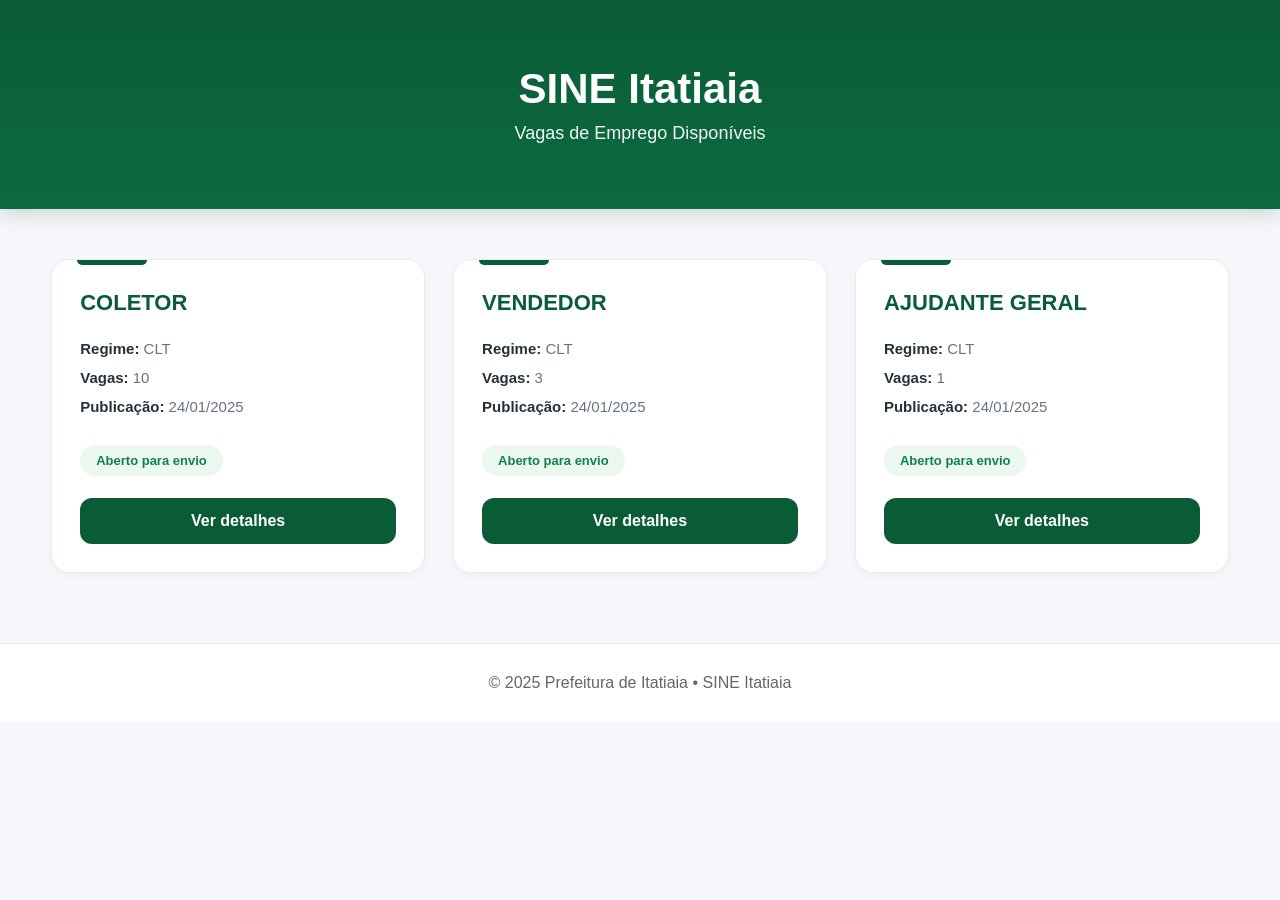
==== commit d87c3319: "html added, css" ====
--- a/html/index.html
+++ b/html/index.html
@@ -4,137 +4,45 @@
 <head>
     <meta charset="UTF-8">
     <meta name="viewport" content="width=device-width, initial-scale=1.0">
+
     <title>SINE Itatiaia - Vagas Disponíveis</title>
 
     <link rel="stylesheet" href="/css/style.css">
+
+    <link rel="preconnect" href="https://fonts.googleapis.com">
+
+    <link rel="preconnect" href="https://fonts.gstatic.com" crossorigin>
+
+    <link href="https://fonts.googleapis.com/css2?family=Inter:wght@300;400;500;600;700&display=swap" rel="stylesheet">
+
 </head>
 
 <body>
 
     <header>
+
         <h1>SINE Itatiaia</h1>
+
         <p>Vagas de Emprego Disponíveis</p>
+
     </header>
 
-    <div class="container">
+    <main class="container">
 
-        <div class="cards">
-
-            <div class="card">
-                <h2>COLETOR</h2>
-                <p class="info"><strong>Regime:</strong> CLT</p>
-                <p class="info"><strong>Vagas:</strong> 10</p>
-                <p class="info"><strong>Publicação:</strong> 24/01/2025</p>
-                <span class="status aberto">Aberto para envio</span>
-                <a href="#" class="botao">Ver detalhes</a>
-            </div>
-
-            <div class="card">
-                <h2>VENDEDOR</h2>
-                <p class="info"><strong>Regime:</strong> CLT</p>
-                <p class="info"><strong>Vagas:</strong> 3</p>
-                <p class="info"><strong>Publicação:</strong> 24/01/2025</p>
-                <span class="status aberto">Aberto para envio</span>
-                <a href="#" class="botao">Ver detalhes</a>
-            </div>
-
-            <div class="card">
-                <h2>AJUDANTE GERAL</h2>
-                <p class="info"><strong>Regime:</strong> CLT</p>
-                <p class="info"><strong>Vagas:</strong> 1</p>
-                <p class="info"><strong>Publicação:</strong> 24/01/2025</p>
-                <span class="status aberto">Aberto para envio</span>
-                <a href="#" class="botao">Ver detalhes</a>
-            </div>
-
-            <div class="card">
-                <h2>AJUDANTE DE COZINHA</h2>
-                <p class="info"><strong>Regime:</strong> CLT</p>
-                <p class="info"><strong>Vagas:</strong> 1</p>
-                <p class="info"><strong>Publicação:</strong> 24/01/2025</p>
-                <span class="status aberto">Aberto para envio</span>
-                <a href="#" class="botao">Ver detalhes</a>
-            </div>
-
-            <div class="card">
-                <h2>AUXILIAR / OPERADOR DE PRODUÇÃO</h2>
-                <p class="info"><strong>Regime:</strong> CLT</p>
-                <p class="info"><strong>Vagas:</strong> 1</p>
-                <p class="info"><strong>Publicação:</strong> 24/01/2025</p>
-                <span class="status aberto">Aberto para envio</span>
-                <a href="#" class="botao">Ver detalhes</a>
-            </div>
-
-            <div class="card">
-                <h2>COZINHEIRO(A) / CHEFE DE COZINHA</h2>
-                <p class="info"><strong>Regime:</strong> CLT</p>
-                <p class="info"><strong>Vagas:</strong> 1</p>
-                <p class="info"><strong>Publicação:</strong> 24/01/2025</p>
-                <span class="status aberto">Aberto para envio</span>
-                <a href="#" class="botao">Ver detalhes</a>
-            </div>
-
-            <div class="card">
-                <h2>VENDEDOR</h2>
-                <p class="info"><strong>Regime:</strong> CLT</p>
-                <p class="info"><strong>Vagas:</strong> 3</p>
-                <p class="info"><strong>Publicação:</strong> 23/01/2025</p>
-                <span class="status aberto">Aberto para envio</span>
-                <a href="#" class="botao">Ver detalhes</a>
-            </div>
-
-            <div class="card">
-                <h2>BALCONISTA DE FARMÁCIA</h2>
-                <p class="info"><strong>Regime:</strong> CLT</p>
-                <p class="info"><strong>Vagas:</strong> 2</p>
-                <p class="info"><strong>Publicação:</strong> 22/01/2025</p>
-                <span class="status aberto">Aberto para envio</span>
-                <a href="#" class="botao">Ver detalhes</a>
-            </div>
-
-            <div class="card">
-                <h2>OPERADOR DE LOGÍSTICA I</h2>
-                <p class="info"><strong>Vagas:</strong> 7</p>
-                <p class="info"><strong>Publicação:</strong> 22/01/2025</p>
-                <span class="status fechado">Fechado para envio</span>
-                <a href="#" class="botao desativado">Encerrada</a>
-            </div>
-
-            <div class="card">
-                <h2>OPERADOR COMERCIAL E DE CAIXA</h2>
-                <p class="info"><strong>Regime:</strong> CLT</p>
-                <p class="info"><strong>Vagas:</strong> 1</p>
-                <p class="info"><strong>Publicação:</strong> 22/01/2025</p>
-                <span class="status aberto">Aberto para envio</span>
-                <a href="#" class="botao">Ver detalhes</a>
-            </div>
-
-            <div class="card">
-                <h2>VENDEDOR EXTERNO</h2>
-                <p class="info"><strong>Empresa:</strong> Operadora de Internet</p>
-                <p class="info"><strong>Regime:</strong> CLT</p>
-                <p class="info"><strong>Vagas:</strong> 6</p>
-                <p class="info"><strong>Publicação:</strong> 22/01/2025</p>
-                <span class="status aberto">Aberto para envio</span>
-                <a href="#" class="botao">Ver detalhes</a>
-            </div>
-
-            <div class="card">
-                <h2>ATENDENTE (BALCONISTA)</h2>
-                <p class="info"><strong>Regime:</strong> CLT</p>
-                <p class="info"><strong>Vagas:</strong> 1</p>
-                <p class="info"><strong>Publicação:</strong> 22/01/2025</p>
-                <span class="status fechado">Fechado para envio</span>
-                <a href="#" class="botao desativado">Encerrada</a>
-            </div>
+        <!-- O JavaScript vai colocar todas as vagas aqui -->
+        <div class="cards" id="lista-vagas">
 
         </div>
 
-    </div>
+    </main>
 
     <footer>
+
         <p>© 2025 Prefeitura de Itatiaia • SINE Itatiaia</p>
+
     </footer>
+
+    <script src="/js/script.js"></script>
 
 </body>
 
--- a/css/style.css
+++ b/css/style.css
@@ -1,37 +1,42 @@
-/* =====================================
-   SINE ITATIAIA
-   Portal de Vagas
-===================================== */
+/*=========================================================
+                SINE ITATIAIA
+        Portal de Vagas de Emprego
+=========================================================*/
 
 :root {
 
     --verde: #0A5C36;
-    --verde-hover: #084A2C;
-    --verde-claro: #EAF6EF;
-
-    --dourado: #D4AF37;
-
-    --cinza-fundo: #F4F6F8;
-    --cinza-card: #FFFFFF;
-    --cinza-borda: #E4E7EB;
-
-    --texto: #2F2F2F;
-    --texto-secundario: #666;
-
-    --vermelho: #C0392B;
-    --vermelho-bg: #FDECEC;
-
-    --verde-status: #0F8A4A;
-    --verde-bg: #E7F8EE;
-
-}
-
-/* ========================= */
+    --verde-hover: #08472C;
+
+    --fundo: #F5F7FA;
+
+    --branco: #FFFFFF;
+
+    --texto: #27313A;
+    --texto2: #6B7280;
+
+    --borda: #E7EBEF;
+
+    --verde-status: #EAF8F0;
+    --verde-texto: #14804A;
+
+    --vermelho-status: #FDECEC;
+    --vermelho-texto: #C0392B;
+
+    --sombra: 0 8px 22px rgba(0, 0, 0, .06);
+
+    --radius: 18px;
+
+}
+
+/*============================*/
 
 * {
+
     margin: 0;
     padding: 0;
     box-sizing: border-box;
+
 }
 
 html {
@@ -42,256 +47,300 @@
 
 body {
 
-    font-family: "Segoe UI", Tahoma, Geneva, Verdana, sans-serif;
-
-    background: var(--cinza-fundo);
+    font-family: 'Inter', sans-serif;
+
+    background: var(--fundo);
 
     color: var(--texto);
 
-    line-height: 1.6;
-
-}
-
-/* ========================= */
+}
+
+/*============================*/
 /* HEADER */
-/* ========================= */
+/*============================*/
 
 header {
 
+    background: linear-gradient(180deg, #0A5C36, #0C6A41);
+
+    color: white;
+
+    text-align: center;
+
+    padding: 65px 20px;
+
+    box-shadow: 0 5px 18px rgba(0, 0, 0, .15);
+
+}
+
+header h1 {
+
+    font-size: 42px;
+
+    font-weight: 700;
+
+    margin-bottom: 10px;
+
+}
+
+header p {
+
+    font-size: 18px;
+
+    opacity: .95;
+
+}
+
+/*============================*/
+
+.container {
+
+    width: min(92%, 1400px);
+
+    margin: 50px auto;
+
+}
+
+/*============================*/
+
+.cards {
+
+    display: grid;
+
+    grid-template-columns: repeat(auto-fit, minmax(330px, 1fr));
+
+    gap: 28px;
+
+}
+
+/*============================*/
+/* CARD */
+/*============================*/
+
+.card {
+
+    background: var(--branco);
+
+    border: 1px solid var(--borda);
+
+    border-radius: 18px;
+
+    padding: 28px;
+
+    display: flex;
+
+    flex-direction: column;
+
+    transition: .35s;
+
+    position: relative;
+
+    overflow: hidden;
+
+    box-shadow: 0 4px 10px rgba(0, 0, 0, .03);
+
+}
+
+/* detalhe superior */
+
+.card::before {
+
+    content: "";
+
+    position: absolute;
+
+    top: 0;
+
+    left: 25px;
+
+    width: 70px;
+
+    height: 5px;
+
     background: var(--verde);
 
-    color: #FFF;
+    border-radius: 0 0 10px 10px;
+
+}
+
+.card:hover {
+
+    transform: translateY(-8px);
+
+    box-shadow: var(--sombra);
+
+}
+
+/*============================*/
+
+.card h2 {
+
+    color: var(--verde);
+
+    font-size: 22px;
+
+    margin-bottom: 22px;
+
+    line-height: 1.35;
+
+}
+
+/*============================*/
+
+.info {
+
+    margin-bottom: 12px;
+
+    color: var(--texto2);
+
+    font-size: 15px;
+
+}
+
+.info strong {
+
+    color: var(--texto);
+
+}
+
+/*============================*/
+/* STATUS */
+/*============================*/
+
+.status {
+
+    display: inline-flex;
+
+    width: max-content;
+
+    padding: 8px 16px;
+
+    border-radius: 30px;
+
+    margin-top: 18px;
+
+    margin-bottom: 22px;
+
+    font-size: 13px;
+
+    font-weight: 600;
+
+}
+
+.aberto {
+
+    background: var(--verde-status);
+
+    color: var(--verde-texto);
+
+}
+
+.fechado {
+
+    background: var(--vermelho-status);
+
+    color: var(--vermelho-texto);
+
+}
+
+/*============================*/
+/* BOTÃO */
+/*============================*/
+
+.botao {
+
+    margin-top: auto;
+
+    text-decoration: none;
 
     text-align: center;
 
-    padding: 65px 20px;
-
-    border-bottom: 5px solid var(--dourado);
-
-    box-shadow: 0 8px 20px rgba(0, 0, 0, .15);
-
-}
-
-header h1 {
-
-    font-size: 42px;
-
-    font-weight: 700;
-
-    letter-spacing: 1px;
-
-    margin-bottom: 10px;
-
-}
-
-header p {
-
-    font-size: 18px;
-
-    opacity: .95;
-
-}
-
-/* ========================= */
-
-.container {
-
-    width: 92%;
-
-    max-width: 1400px;
-
-    margin: 45px auto;
-
-}
-
-/* ========================= */
-
-.cards {
-
-    display: grid;
-
-    grid-template-columns: repeat(auto-fit, minmax(320px, 1fr));
-
-    gap: 28px;
-
-}
-
-/* ========================= */
-/* CARD */
-/* ========================= */
-
-.card {
-
-    background: var(--cinza-card);
-
-    border-radius: 16px;
-
-    padding: 28px;
-
-    border: 1px solid var(--cinza-borda);
-
-    border-left: 6px solid var(--verde);
-
-    transition: .35s;
-
-    display: flex;
-
-    flex-direction: column;
-
-    min-height: 310px;
-
-}
-
-.card:hover {
-
-    transform: translateY(-6px);
-
-    box-shadow: 0 15px 35px rgba(0, 0, 0, .10);
-
-}
-
-.card h2 {
-
-    color: var(--verde);
-
-    font-size: 22px;
-
-    margin-bottom: 18px;
-
-    line-height: 1.35;
-
-}
-
-/* ========================= */
-
-.info {
-
-    margin-bottom: 10px;
-
-    color: var(--texto-secundario);
-
-    font-size: 15px;
-
-}
-
-.info strong {
-
-    color: var(--texto);
-
-}
-
-/* ========================= */
-/* STATUS */
-/* ========================= */
-
-.status {
-
-    display: inline-block;
-
-    width: fit-content;
-
-    margin-top: 15px;
-
-    padding: 8px 18px;
-
-    border-radius: 30px;
-
-    font-size: 13px;
+    background: var(--verde);
+
+    color: white;
+
+    padding: 14px;
+
+    border-radius: 12px;
 
     font-weight: 600;
 
-}
-
-.aberto {
-
-    background: var(--verde-bg);
-
-    color: var(--verde-status);
-
-}
-
-.fechado {
-
-    background: var(--vermelho-bg);
-
-    color: var(--vermelho);
-
-}
-
-/* ========================= */
-/* BOTÃO */
-/* ========================= */
-
-.botao {
-
-    margin-top: auto;
-
-    text-decoration: none;
+    transition: .30s;
+
+}
+
+.botao:hover {
+
+    background: var(--verde-hover);
+
+}
+
+.desativado {
+
+    background: #C7C7C7;
+
+    cursor: not-allowed;
+
+    pointer-events: none;
+
+}
+
+/*============================*/
+/* FOOTER */
+/*============================*/
+
+footer {
+
+    margin-top: 70px;
+
+    background: white;
+
+    border-top: 1px solid var(--borda);
 
     text-align: center;
 
-    background: var(--verde);
-
-    color: #FFF;
-
-    padding: 14px;
-
-    border-radius: 10px;
-
-    font-weight: 600;
-
-    transition: .3s;
-
-}
-
-.botao:hover {
-
-    background: var(--verde-hover);
-
-}
-
-.desativado {
-
-    background: #BEBEBE;
-
-    pointer-events: none;
-
-}
-
-.desativado:hover {
-
-    background: #BEBEBE;
-
-}
-
-/* ========================= */
-/* FOOTER */
-/* ========================= */
-
-footer {
-
-    margin-top: 60px;
-
-    background: #FFF;
-
-    border-top: 1px solid var(--cinza-borda);
-
     padding: 30px;
 
-    text-align: center;
-
     color: #666;
 
-    font-size: 15px;
-
-}
-
-/* ========================= */
+}
+
+/*============================*/
+/* SCROLLBAR */
+/*============================*/
+
+::-webkit-scrollbar {
+
+    width: 9px;
+
+}
+
+::-webkit-scrollbar-thumb {
+
+    background: #0A5C36;
+
+    border-radius: 20px;
+
+}
+
+::-webkit-scrollbar-track {
+
+    background: #F3F3F3;
+
+}
+
+/*============================*/
 /* RESPONSIVO */
-/* ========================= */
+/*============================*/
 
 @media(max-width:900px) {
 
+    header {
+
+        padding: 55px 20px;
+
+    }
+
     header h1 {
 
         font-size: 34px;
@@ -300,43 +349,35 @@
 
     header p {
 
-        font-size: 17px;
-
-    }
-
-}
-
-@media(max-width:600px) {
-
-    header {
-
-        padding: 45px 20px;
+        font-size: 16px;
+
+    }
+
+}
+
+@media(max-width:700px) {
+
+    .cards {
+
+        grid-template-columns: 1fr;
+
+    }
+
+    .container {
+
+        width: 95%;
+
+    }
+
+    .card {
+
+        padding: 22px;
 
     }
 
     header h1 {
 
-        font-size: 28px;
-
-    }
-
-    header p {
-
-        font-size: 15px;
-
-    }
-
-    .container {
-
-        width: 95%;
-
-    }
-
-    .card {
-
-        padding: 22px;
-
-        min-height: auto;
+        font-size: 30px;
 
     }
 
